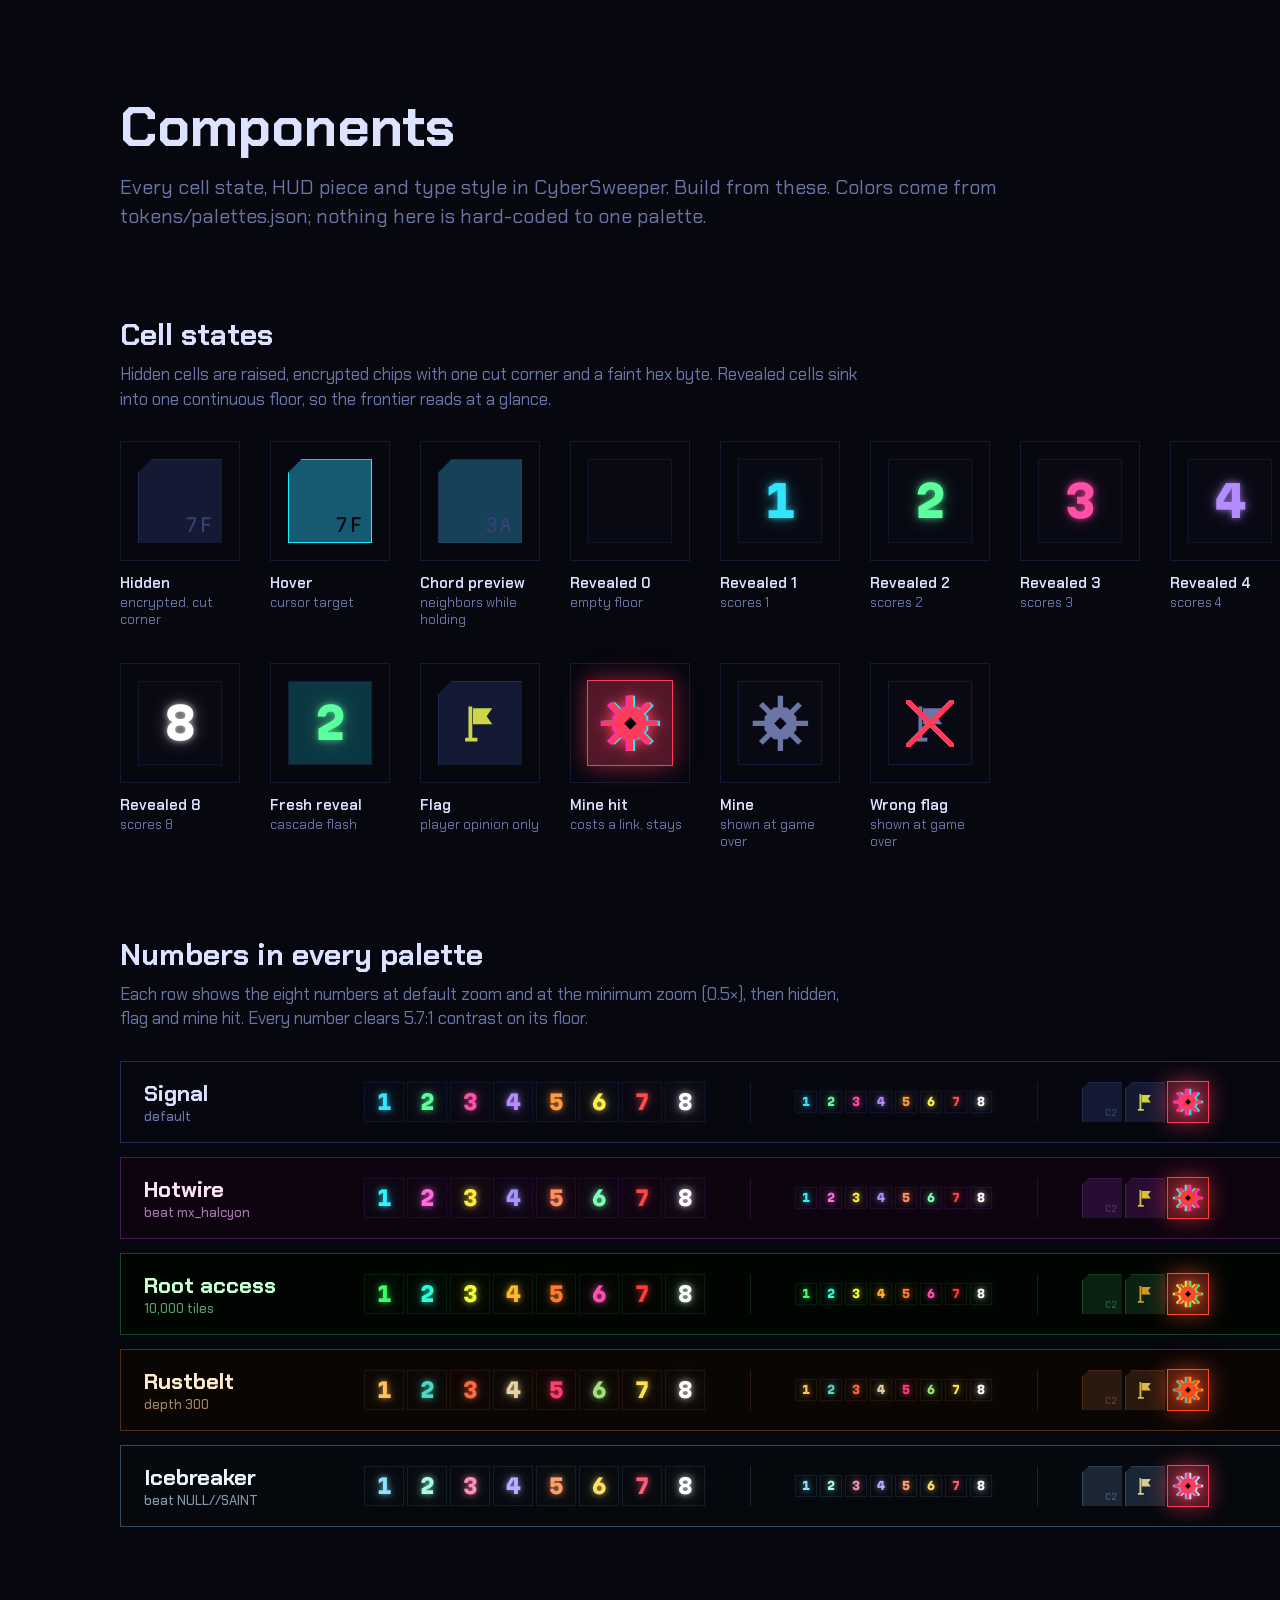
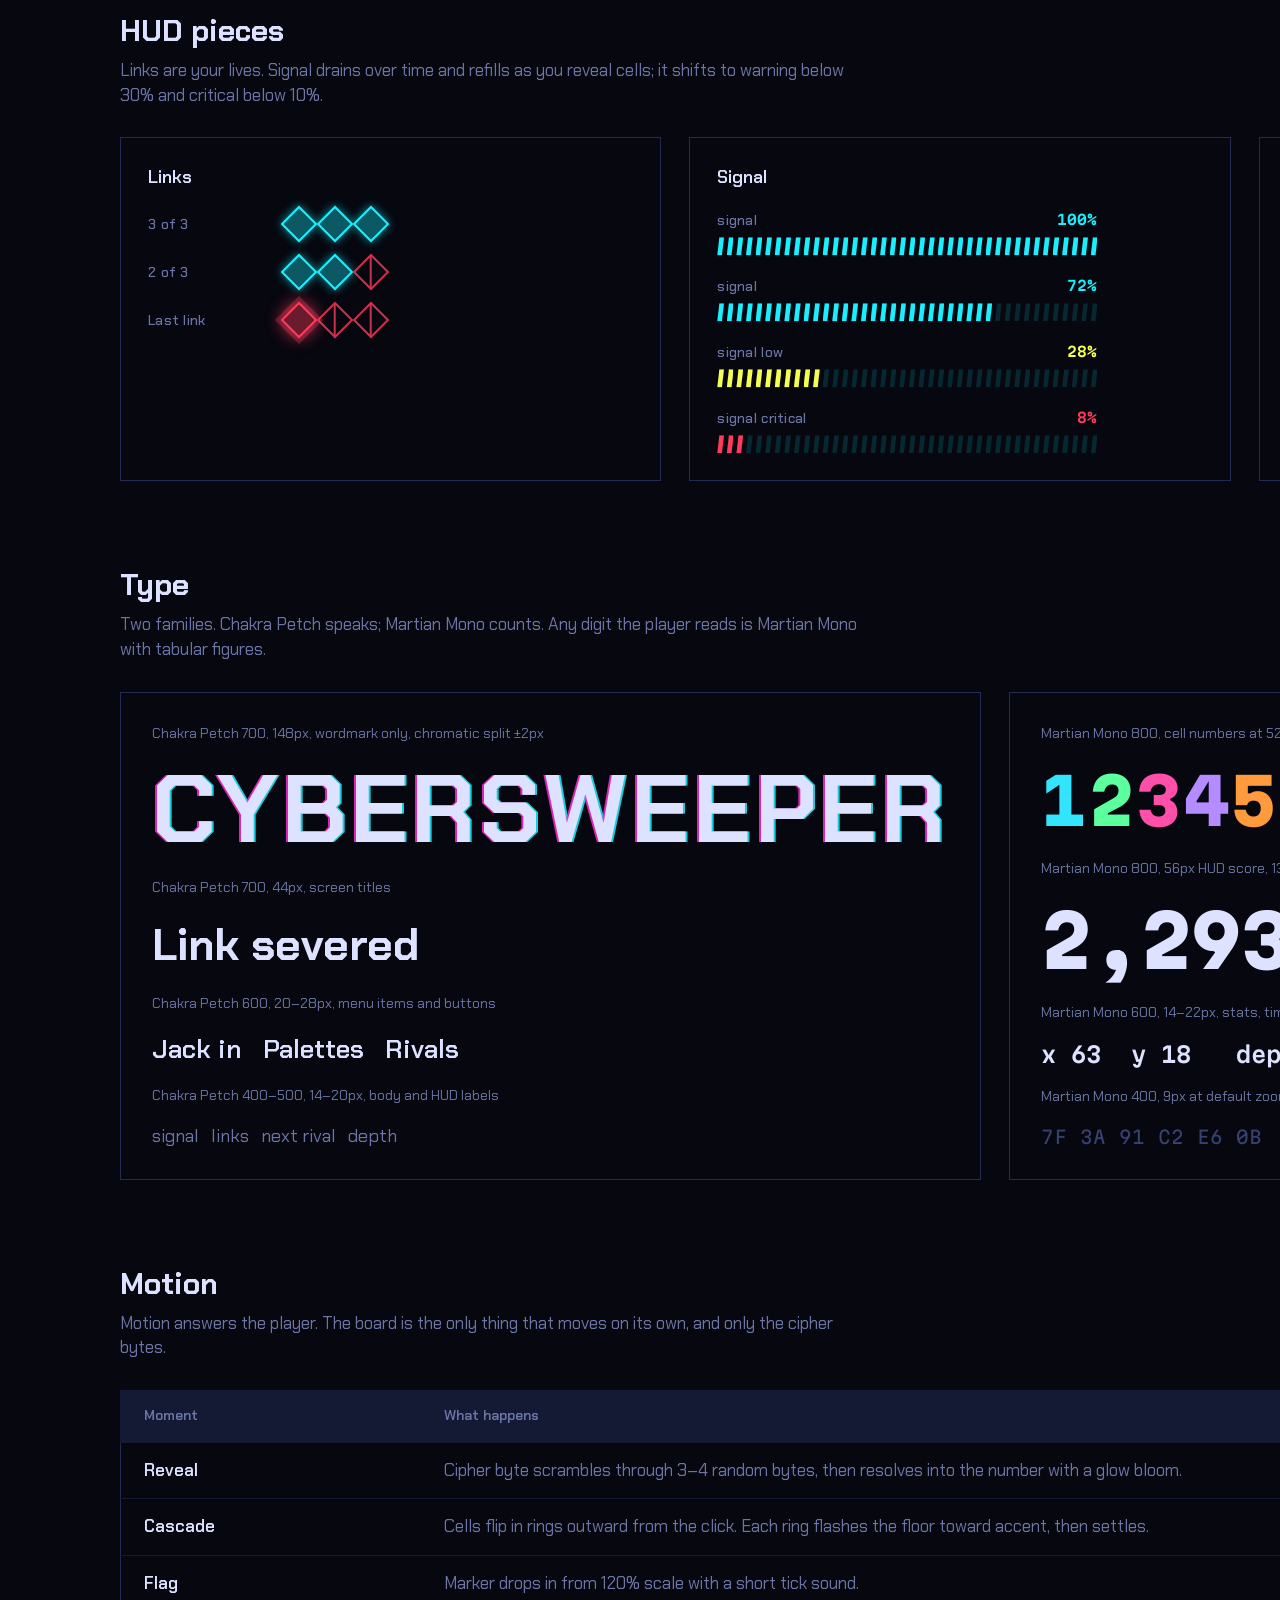
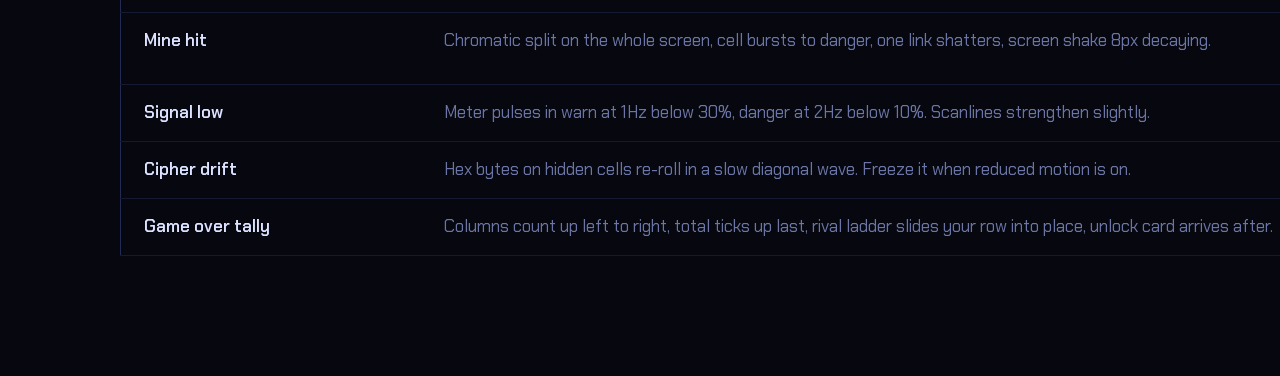
==== design/mockups/components.html @ 06414884 "Milestone 1: core logic, solver, no-50/50 generator, tests Headless game core for CyberSweeper in Go" ====
<!doctype html>
<html lang="en">
<head>
<meta charset="utf-8">
<title>CyberSweeper — components</title>
<link rel="stylesheet" href="../shared/cs.css">
<style>
  body { width: 1920px; }
  .page { padding: 90px 120px 120px; }
  h1 { font-size: 56px; font-weight: 700; }
  .intro { margin-top: 10px; font-size: 20px; color: var(--ink-dim); max-width: 70ch; line-height: 1.45; }
  section { margin-top: 84px; }
  h2 { font-size: 30px; font-weight: 700; }
  h2 + p { margin-top: 8px; font-size: 17px; color: var(--ink-dim); max-width: 75ch; line-height: 1.45; }
  .states { margin-top: 30px; display: flex; flex-wrap: wrap; gap: 34px 30px; --cell: 84px; }
  .st { display: grid; gap: 12px; justify-items: start; align-content: start; width: 120px; }
  .st .well { width: 120px; height: 120px; display: grid; place-items: center; background: var(--void); box-shadow: inset 0 0 0 1px var(--grid); position: relative; }
  .st .cap { font-size: 15px; font-weight: 600; color: var(--ink); }
  .st .cap small { display: block; font-weight: 400; color: var(--ink-dim); font-size: 13px; margin-top: 2px; line-height: 1.3; }
  .matrix { margin-top: 30px; display: grid; gap: 14px; }
  .mrow { display: grid; grid-template-columns: 220px max-content 90px max-content 90px max-content; justify-content: start; align-items: center; gap: 0; padding: 18px 24px; background: var(--void); box-shadow: inset 0 0 0 1px var(--tile-edge); }
  .mrow .pn { font-size: 22px; font-weight: 700; color: var(--ink); }
  .mrow .pn small { display: block; font-size: 13px; font-weight: 500; color: var(--ink-dim); }
  .cells { display: flex; gap: 3px; }
  .cells.z1 { --cell: 40px; } .cells.z05 { --cell: 22px; }
  .sep { width: 1px; height: 40px; background: var(--grid); justify-self: center; }
  .hud { margin-top: 30px; display: grid; grid-template-columns: repeat(3, 1fr); gap: 28px; }
  .hcard { position: relative; padding: 28px; background: var(--void); box-shadow: inset 0 0 0 1px var(--tile-edge); display: grid; gap: 22px; align-content: start; }
  .hcard h3 { font-size: 18px; font-weight: 600; }
  .hrow { display: flex; align-items: center; gap: 18px; }
  .hrow .lbl { width: 120px; }
  .meterbox { width: 380px; }
  .meterbox .top { display: flex; justify-content: space-between; margin-bottom: 8px; }
  .meterbox .pct { font-family: var(--f-data); font-weight: 600; font-size: 14px; color: var(--mc, var(--accent)); }
  .link.pulse { box-shadow: 0 0 0 4px color-mix(in srgb, var(--danger) 30%, transparent), 0 0 18px var(--danger); border-color: var(--danger); background: color-mix(in srgb, var(--danger) 40%, transparent); }
  .type { margin-top: 30px; display: grid; grid-template-columns: 1fr 1fr; gap: 28px; }
  .spec { padding: 32px; background: var(--void); box-shadow: inset 0 0 0 1px var(--tile-edge); display: grid; gap: 20px; }
  .spec .meta { font-size: 14px; color: var(--ink-dim); }
  .motion { margin-top: 30px; display: grid; grid-template-columns: 300px 1fr 200px; background: var(--void); box-shadow: inset 0 0 0 1px var(--tile-edge); }
  .motion > div { padding: 16px 24px; border-bottom: 1px solid var(--grid); font-size: 17px; line-height: 1.4; }
  .motion .k { font-weight: 600; color: var(--ink); }
  .motion .d { color: var(--ink-dim); }
  .motion .t { font-family: var(--f-data); font-size: 14px; color: var(--accent); }
  .motion .hd { font-size: 14px; font-weight: 600; color: var(--ink-dim); background: var(--tile); }
  .pop-demo { position: relative; height: 40px; }
  .pop-demo .pop { position: static; display: inline-block; }
</style>
</head>
<body>
<div class="page">
  <h1>Components</h1>
  <p class="intro">Every cell state, HUD piece and type style in CyberSweeper. Build from these. Colors come from tokens/palettes.json; nothing here is hard-coded to one palette.</p>

  <section>
    <h2>Cell states</h2>
    <p>Hidden cells are raised, encrypted chips with one cut corner and a faint hex byte. Revealed cells sink into one continuous floor, so the frontier reads at a glance.</p>
    <div class="states" id="states"></div>
  </section>

  <section>
    <h2>Numbers in every palette</h2>
    <p>Each row shows the eight numbers at default zoom and at the minimum zoom (0.5×), then hidden, flag and mine hit. Every number clears 5.7:1 contrast on its floor.</p>
    <div class="matrix" id="matrix"></div>
  </section>

  <section>
    <h2>HUD pieces</h2>
    <p>Links are your lives. Signal drains over time and refills as you reveal cells; it shifts to warning below 30% and critical below 10%.</p>
    <div class="hud">
      <div class="hcard">
        <h3>Links</h3>
        <div class="hrow"><span class="lbl">3 of 3</span><div class="links"><i class="link"></i><i class="link"></i><i class="link"></i></div></div>
        <div class="hrow"><span class="lbl">2 of 3</span><div class="links"><i class="link"></i><i class="link"></i><i class="link lost"></i></div></div>
        <div class="hrow"><span class="lbl">Last link</span><div class="links"><i class="link pulse"></i><i class="link lost"></i><i class="link lost"></i></div></div>
      </div>
      <div class="hcard">
        <h3>Signal</h3>
        <div class="meterbox"><div class="top"><span class="lbl">signal</span><span class="pct">100%</span></div><div class="meter" data-on="40"></div></div>
        <div class="meterbox"><div class="top"><span class="lbl">signal</span><span class="pct">72%</span></div><div class="meter" data-on="29"></div></div>
        <div class="meterbox" style="--mc: var(--warn)"><div class="top"><span class="lbl">signal low</span><span class="pct">28%</span></div><div class="meter low" data-on="11"></div></div>
        <div class="meterbox" style="--mc: var(--danger)"><div class="top"><span class="lbl">signal critical</span><span class="pct">8%</span></div><div class="meter crit" data-on="3"></div></div>
      </div>
      <div class="hcard">
        <h3>Buttons and feedback</h3>
        <div class="hrow"><a class="btn">Run it back <span class="kbd">R</span></a><a class="btn ghost">Main menu</a></div>
        <div class="hrow"><a class="btn" style="outline: 2px solid var(--ink); outline-offset: 4px;">Focused</a></div>
        <div class="hrow"><span class="lbl">score popups</span><div class="pop-demo"><span class="pop" style="--pc: var(--n1)">+1</span> <span class="pop" style="--pc: var(--n3)">+3</span> <span class="pop" style="--pc: var(--n5)">+5</span> <span class="pop" style="--pc: var(--accent)">+27</span></div></div>
        <div class="hrow"><span class="lbl">cascade popup</span><span class="lbl" style="width:auto">sums the whole cascade into one popup, in accent</span></div>
      </div>
    </div>
  </section>

  <section>
    <h2>Type</h2>
    <p>Two families. Chakra Petch speaks; Martian Mono counts. Any digit the player reads is Martian Mono with tabular figures.</p>
    <div class="type">
      <div class="spec">
        <span class="meta">Chakra Petch 700, 148px, wordmark only, chromatic split ±2px</span>
        <span class="wordmark" style="font-size: 96px; line-height: 1">CYBERSWEEPER</span>
        <span class="meta">Chakra Petch 700, 44px, screen titles</span>
        <span style="font-size: 44px; font-weight: 700">Link severed</span>
        <span class="meta">Chakra Petch 600, 20–28px, menu items and buttons</span>
        <span style="font-size: 26px; font-weight: 600">Jack in&nbsp;&nbsp;&nbsp;Palettes&nbsp;&nbsp;&nbsp;Rivals</span>
        <span class="meta">Chakra Petch 400–500, 14–20px, body and HUD labels</span>
        <span style="font-size: 18px; color: var(--ink-dim)">signal&nbsp;&nbsp;&nbsp;links&nbsp;&nbsp;&nbsp;next rival&nbsp;&nbsp;&nbsp;depth</span>
      </div>
      <div class="spec">
        <span class="meta">Martian Mono 800, cell numbers at 52% of cell size</span>
        <span class="num" style="font-size: 64px; font-weight: 800; letter-spacing: .04em"><span style="color:var(--n1)">1</span><span style="color:var(--n2)">2</span><span style="color:var(--n3)">3</span><span style="color:var(--n4)">4</span><span style="color:var(--n5)">5</span><span style="color:var(--n6)">6</span><span style="color:var(--n7)">7</span><span style="color:var(--n8)">8</span></span>
        <span class="meta">Martian Mono 800, 56px HUD score, 132px game-over score</span>
        <span class="num" style="font-size: 72px; font-weight: 800">2,293</span>
        <span class="meta">Martian Mono 600, 14–22px, stats, timers, coordinates</span>
        <span class="num" style="font-size: 22px; font-weight: 600; white-space: pre">x 63  y 18   depth 65   06:12</span>
        <span class="meta">Martian Mono 400, 9px at default zoom, cipher bytes on hidden cells</span>
        <span class="num" style="font-size: 18px; color: var(--cipher)">7F 3A 91 C2 E6 0B</span>
      </div>
    </div>
  </section>

  <section>
    <h2>Motion</h2>
    <p>Motion answers the player. The board is the only thing that moves on its own, and only the cipher bytes.</p>
    <div class="motion">
      <div class="hd">Moment</div><div class="hd">What happens</div><div class="hd">Timing</div>
      <div class="k">Reveal</div><div class="d">Cipher byte scrambles through 3–4 random bytes, then resolves into the number with a glow bloom.</div><div class="t">120ms</div>
      <div class="k">Cascade</div><div class="d">Cells flip in rings outward from the click. Each ring flashes the floor toward accent, then settles.</div><div class="t">18ms per ring</div>
      <div class="k">Flag</div><div class="d">Marker drops in from 120% scale with a short tick sound.</div><div class="t">90ms</div>
      <div class="k">Mine hit</div><div class="d">Chromatic split on the whole screen, cell bursts to danger, one link shatters, screen shake 8px decaying.</div><div class="t">400ms glitch, 250ms shake</div>
      <div class="k">Signal low</div><div class="d">Meter pulses in warn at 1Hz below 30%, danger at 2Hz below 10%. Scanlines strengthen slightly.</div><div class="t">1Hz / 2Hz</div>
      <div class="k">Cipher drift</div><div class="d">Hex bytes on hidden cells re-roll in a slow diagonal wave. Freeze it when reduced motion is on.</div><div class="t">80ms per cell</div>
      <div class="k">Game over tally</div><div class="d">Columns count up left to right, total ticks up last, rival ladder slides your row into place, unlock card arrives after.</div><div class="t">1.6s total</div>
    </div>
  </section>
</div>
<script src="../shared/board.js"></script>
<script>
  CS.applyPalette(); CS.injectGlyphs();
  // meters
  document.querySelectorAll(".meter[data-on]").forEach((m) => { const on = +m.dataset.on; m.innerHTML = Array.from({ length: 40 }, (_, i) => `<i class="${i < on ? "on" : ""}"></i>`).join(""); });
  const cell = (cls, inner = "", attrs = "") => `<div class="c ${cls}" ${attrs}>${inner}</div>`;
  const states = [
    [cell("h", "", 'data-b="7F"'), "Hidden", "encrypted, cut corner"],
    [cell("h hover", "", 'data-b="7F"'), "Hover", "cursor target"],
    [cell("h chord", "", 'data-b="3A"'), "Chord preview", "neighbors while holding"],
    [cell("r"), "Revealed 0", "empty floor"],
    ...[1, 2, 3, 4, 5, 6, 7, 8].map((n) => [cell("r", n, `data-n="${n}"`), `Revealed ${n}`, n === 1 ? "scores 1" : `scores ${n}`]),
    [cell("r fresh", 2, 'data-n="2"'), "Fresh reveal", "cascade flash"],
    [cell("h f", CS.svg("g-flag")), "Flag", "player opinion only"],
    [cell("m hit", CS.svg("g-mine")), "Mine hit", "costs a link, stays"],
    [cell("m shown", CS.svg("g-mine")), "Mine", "shown at game over"],
    [cell("h f wrong", CS.svg("g-flag")), "Wrong flag", "shown at game over"],
  ];
  document.getElementById("states").innerHTML = states.map(([c, a, b]) => `<div class="st"><div class="well">${c}</div><div class="cap">${a}<small>${b}</small></div></div>`).join("");
  // matrix
  const pals = [["signal", "Signal", "default"], ["hotwire", "Hotwire", "beat mx_halcyon"], ["root-access", "Root access", "10,000 tiles"], ["rustbelt", "Rustbelt", "depth 300"], ["icebreaker", "Icebreaker", "beat NULL//SAINT"]];
  const nums = (z) => `<div class="cells ${z}">${[1, 2, 3, 4, 5, 6, 7, 8].map((n) => cell("r", n, `data-n="${n}"`)).join("")}</div>`;
  const extras = `<div class="cells z1">${cell("h", "", 'data-b="C2"') + cell("h f", CS.svg("g-flag")) + cell("m hit", CS.svg("g-mine"))}</div>`;
  document.getElementById("matrix").innerHTML = pals.map(([id, name, how]) => `<div class="mrow" data-palette="${id}"><div class="pn">${name}<small>${how}</small></div>${nums("z1")}<span class="sep"></span>${nums("z05")}<span class="sep"></span>${extras}</div>`).join("");
</script>
</body>
</html>
---- design/shared/cs.css ----
/* CyberSweeper mockup styles. Palette colors come from ../tokens/palettes.css */
@import url("../tokens/palettes.css");

@font-face { font-family: "Chakra Petch"; font-weight: 400; src: url("../fonts/ChakraPetch-400.woff2") format("woff2"); }
@font-face { font-family: "Chakra Petch"; font-weight: 500; src: url("../fonts/ChakraPetch-500.woff2") format("woff2"); }
@font-face { font-family: "Chakra Petch"; font-weight: 600; src: url("../fonts/ChakraPetch-600.woff2") format("woff2"); }
@font-face { font-family: "Chakra Petch"; font-weight: 700; src: url("../fonts/ChakraPetch-700.woff2") format("woff2"); }
@font-face { font-family: "Martian Mono"; font-weight: 300; src: url("../fonts/MartianMono-300.woff2") format("woff2"); }
@font-face { font-family: "Martian Mono"; font-weight: 400; src: url("../fonts/MartianMono-400.woff2") format("woff2"); }
@font-face { font-family: "Martian Mono"; font-weight: 600; src: url("../fonts/MartianMono-600.woff2") format("woff2"); }
@font-face { font-family: "Martian Mono"; font-weight: 800; src: url("../fonts/MartianMono-800.woff2") format("woff2"); }

:root {
  --f-ui: "Chakra Petch", system-ui, sans-serif;
  --f-data: "Martian Mono", ui-monospace, monospace;
  --cell: 40px;
  --gap: 3px;
  --cut: 10px;
}

* { box-sizing: border-box; margin: 0; padding: 0; }
html, body { background: var(--void); color: var(--ink); font-family: var(--f-ui); }
body { -webkit-font-smoothing: antialiased; }

/* ---------- screen frame (fixed 1920x1080 artboard) ---------- */
.screen {
  position: relative; width: 1920px; height: 1080px; overflow: hidden;
  background: var(--void);
}
.fx-scanlines::after {
  content: ""; position: absolute; inset: 0; pointer-events: none; z-index: 50;
  background: repeating-linear-gradient(to bottom, color-mix(in srgb, var(--ink) 3.5%, transparent) 0 1px, transparent 1px 3px);
}
.fx-vignette::before {
  content: ""; position: absolute; inset: 0; pointer-events: none; z-index: 5;
  background: radial-gradient(ellipse 75% 75% at 50% 50%, transparent 55%, color-mix(in srgb, var(--void) 85%, transparent) 100%);
}

/* ---------- board ---------- */
.board-viewport { position: absolute; inset: 0; overflow: hidden; }
.board {
  position: absolute; display: grid; gap: var(--gap);
  grid-auto-rows: var(--cell); grid-auto-columns: var(--cell);
}
.c {
  position: relative; width: var(--cell); height: var(--cell);
  display: grid; place-items: center;
  font-family: var(--f-data); font-weight: 800; font-size: calc(var(--cell) * .52); line-height: 1;
}
/* hidden = encrypted chip */
.c.h {
  background: var(--tile);
  clip-path: polygon(16% 0, 100% 0, 100% 100%, 0 100%, 0 16%);
  box-shadow: inset 1px 1px 0 var(--tile-edge);
}
.c.h::before {
  content: attr(data-b); position: absolute; right: 12%; bottom: 10%;
  font-family: var(--f-data); font-weight: 400; font-size: calc(var(--cell) * .22); letter-spacing: .02em;
  color: var(--cipher); opacity: var(--co, 1);
}
.c.h.hover { background: color-mix(in srgb, var(--tile) 70%, var(--accent) 30%); box-shadow: inset 0 0 0 1px var(--accent); }
.c.h.hover::before { color: var(--void); }
.c.h.chord { background: color-mix(in srgb, var(--tile) 82%, var(--accent) 18%); }
/* revealed = decrypted floor */
.c.r { background: var(--floor); box-shadow: 0 0 0 2px var(--floor), inset 0 0 0 1px color-mix(in srgb, var(--grid) 70%, transparent); }
.c.r[data-n] { color: var(--nc); text-shadow: 0 0 6px color-mix(in srgb, var(--nc) 70%, transparent), 0 0 18px color-mix(in srgb, var(--nc) 35%, transparent); }
.c[data-n="1"] { --nc: var(--n1); } .c[data-n="2"] { --nc: var(--n2); }
.c[data-n="3"] { --nc: var(--n3); } .c[data-n="4"] { --nc: var(--n4); }
.c[data-n="5"] { --nc: var(--n5); } .c[data-n="6"] { --nc: var(--n6); }
.c[data-n="7"] { --nc: var(--n7); } .c[data-n="8"] { --nc: var(--n8); }
.c.r.fresh { background: color-mix(in srgb, var(--floor) 80%, var(--accent) 20%); }
.c.r.fresh2 { background: color-mix(in srgb, var(--floor) 90%, var(--accent) 10%); }
/* flag = marker */
.c.f svg { width: 50%; height: 50%; color: color-mix(in srgb, var(--warn) 82%, var(--tile)); }
.c.f::before { display: none; }
/* mine states */
.c.m svg { width: 70%; height: 70%; }
.c.m.hit {
  background: color-mix(in srgb, var(--danger) 30%, var(--floor)); box-shadow: 0 0 0 1px var(--danger), 0 0 22px color-mix(in srgb, var(--danger) 60%, transparent);
  color: var(--danger);
}
.c.m.hit svg { filter: drop-shadow(-2px 0 0 var(--accent2)) drop-shadow(2px 0 0 var(--accent)) drop-shadow(0 0 6px var(--danger)); }
.c.m.shown { background: var(--floor); color: var(--ink-dim); box-shadow: 0 0 0 2px var(--floor), inset 0 0 0 1px var(--grid); }
.c.f.wrong { background: var(--floor); clip-path: none; box-shadow: 0 0 0 2px var(--floor), inset 0 0 0 1px var(--grid); }
.c.f.wrong svg { color: var(--ink-dim); filter: none; }
.c.f.wrong::after { content: ""; position: absolute; inset: 22%; background: linear-gradient(45deg, transparent 46%, var(--danger) 46% 54%, transparent 54%), linear-gradient(-45deg, transparent 46%, var(--danger) 46% 54%, transparent 54%); }
.c.safe-forced { box-shadow: inset 0 0 0 1px var(--accent2); }

/* score popup */
.pop {
  position: absolute; z-index: 8; font-family: var(--f-data); font-weight: 800; font-size: 20px;
  color: var(--pc); text-shadow: 0 0 10px color-mix(in srgb, var(--pc) 70%, transparent);
  pointer-events: none; padding: 2px 7px 3px;
  background: color-mix(in srgb, var(--void) 88%, transparent); box-shadow: inset 0 0 0 1px color-mix(in srgb, var(--pc) 60%, transparent);
  clip-path: polygon(6px 0, 100% 0, 100% 100%, 0 100%, 0 6px);
}

/* ---------- HUD ---------- */
.panel {
  position: absolute; z-index: 20;
  background: color-mix(in srgb, var(--void) 78%, transparent);
  backdrop-filter: blur(6px);
  border: 1px solid color-mix(in srgb, var(--tile-edge) 100%, transparent);
  clip-path: polygon(var(--cut) 0, 100% 0, 100% calc(100% - var(--cut)), calc(100% - var(--cut)) 100%, 0 100%, 0 var(--cut));
}
/* chamfered border trick: corner ticks in accent */
.panel::before, .panel::after {
  content: ""; position: absolute; width: var(--cut); height: var(--cut);
  background: linear-gradient(to bottom right, transparent calc(50% - 1px), var(--accent) calc(50% - 1px) calc(50% + 1px), transparent calc(50% + 1px));
}
.panel::before { top: 0; left: 0; }
.panel::after { right: 0; bottom: 0; }

.lbl { font-family: var(--f-ui); font-weight: 500; font-size: 14px; color: var(--ink-dim); letter-spacing: .02em; }
.num { font-family: var(--f-data); font-variant-numeric: tabular-nums; }

.wordmark {
  font-family: var(--f-ui); font-weight: 700; letter-spacing: .04em; color: var(--ink);
  text-shadow: -2px 0 0 color-mix(in srgb, var(--accent2) 85%, transparent), 2px 0 0 color-mix(in srgb, var(--accent) 85%, transparent);
}

/* links (lives) */
.links { display: flex; gap: 10px; align-items: center; }
.link { width: 26px; height: 26px; transform: rotate(45deg); border: 2px solid var(--accent); background: color-mix(in srgb, var(--accent) 35%, transparent); box-shadow: 0 0 10px color-mix(in srgb, var(--accent) 60%, transparent); }
.link.lost { border-color: var(--danger); background: none; box-shadow: none; opacity: .8; position: relative; }
.link.lost::after { content: ""; position: absolute; left: 50%; top: -6px; bottom: -6px; width: 2px; background: var(--danger); transform: rotate(-45deg) translateX(-50%); }

/* signal meter */
.meter { display: flex; gap: 3px; height: 18px; }
.meter i { flex: 1; background: color-mix(in srgb, var(--accent) 14%, transparent); clip-path: polygon(30% 0, 100% 0, 70% 100%, 0 100%); }
.meter i.on { background: var(--mc, var(--accent)); box-shadow: 0 0 8px var(--mc, var(--accent)); }
.meter.low { --mc: var(--warn); } .meter.crit { --mc: var(--danger); }

/* buttons */
.btn {
  display: inline-flex; align-items: center; gap: 14px; height: 56px; padding: 0 28px;
  font-family: var(--f-ui); font-weight: 600; font-size: 20px; letter-spacing: .02em; text-decoration: none;
  color: var(--void); background: var(--accent);
  clip-path: polygon(var(--cut) 0, 100% 0, 100% calc(100% - var(--cut)), calc(100% - var(--cut)) 100%, 0 100%, 0 var(--cut));
  box-shadow: 0 0 24px color-mix(in srgb, var(--accent) 45%, transparent);
}
.btn.ghost { color: var(--ink); background: color-mix(in srgb, var(--tile) 90%, transparent); box-shadow: inset 0 0 0 1px var(--tile-edge); }
.kbd { font-family: var(--f-data); font-weight: 600; font-size: 12px; padding: 3px 7px; border: 1px solid currentColor; border-radius: 3px; opacity: .75; }

/* minimap */
.minimap canvas { display: block; }

/* glyph sprite holder */
.sprite { position: absolute; width: 0; height: 0; overflow: hidden; }
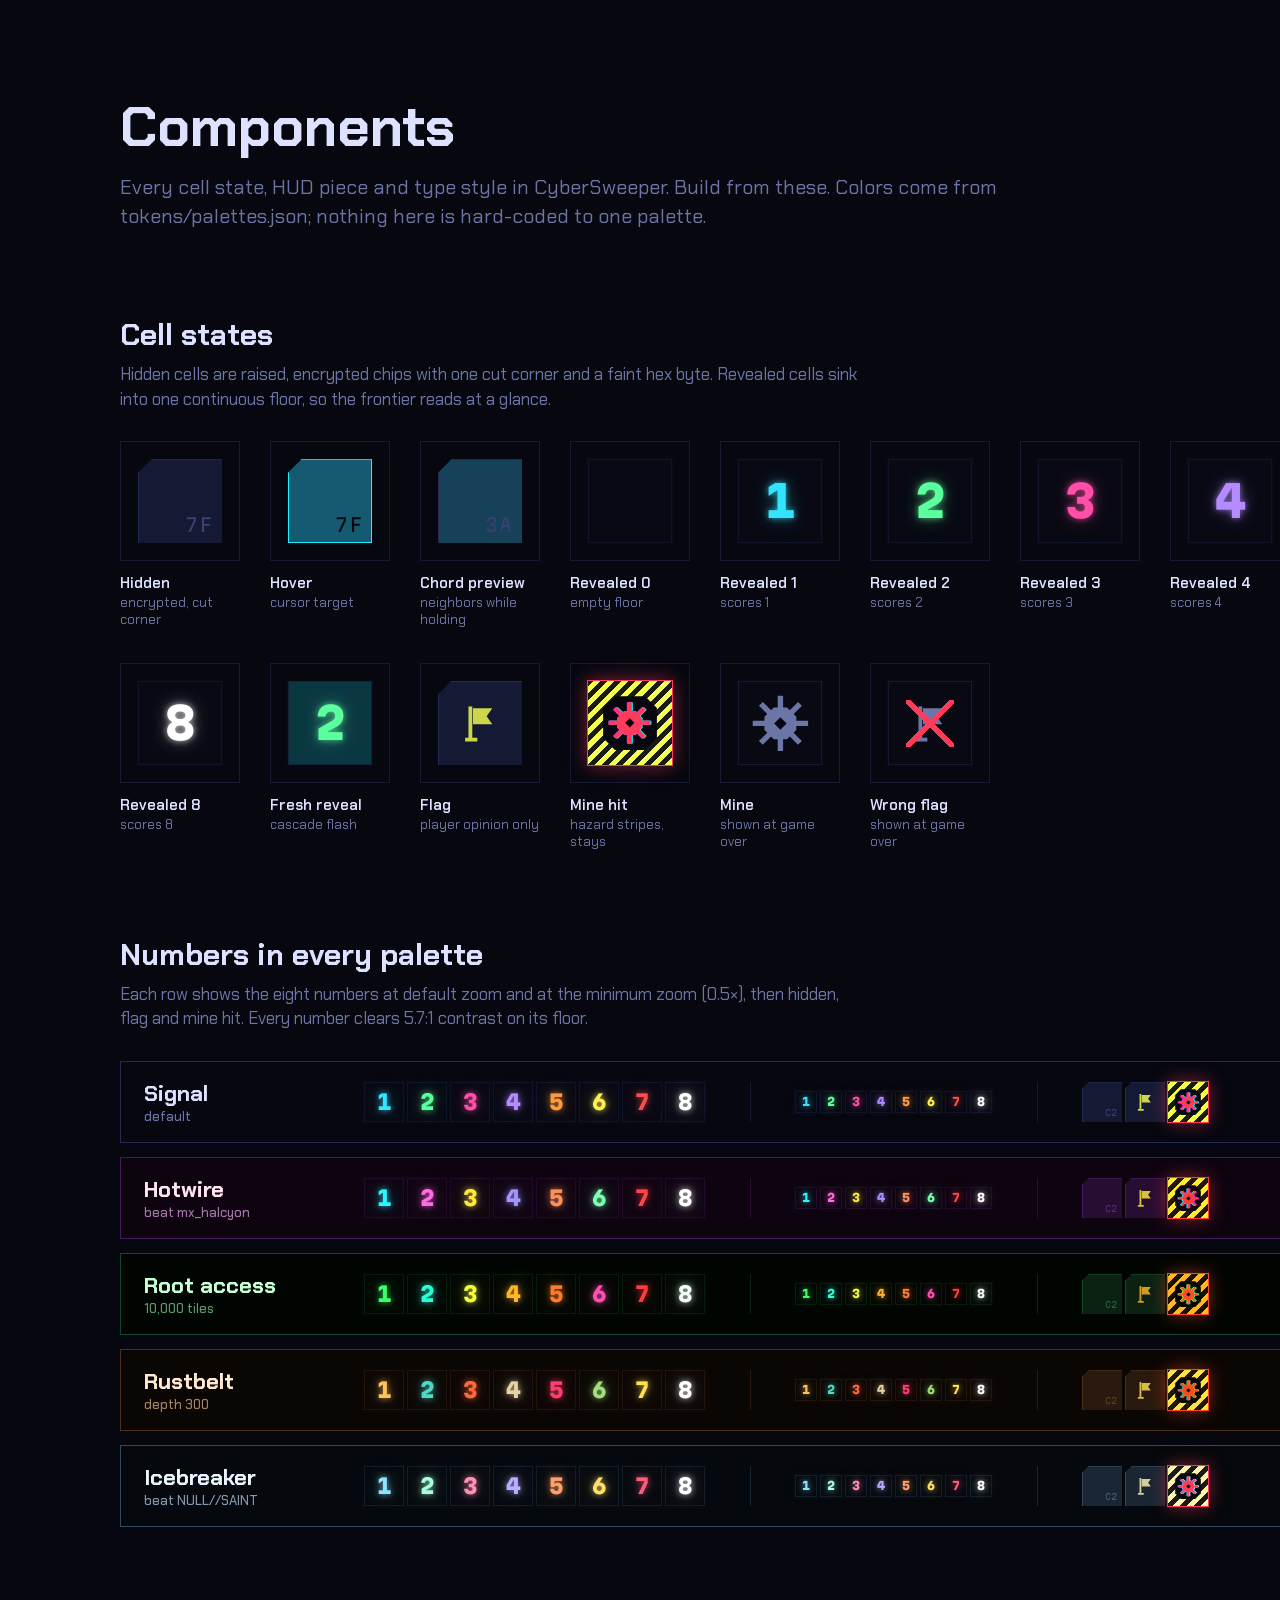
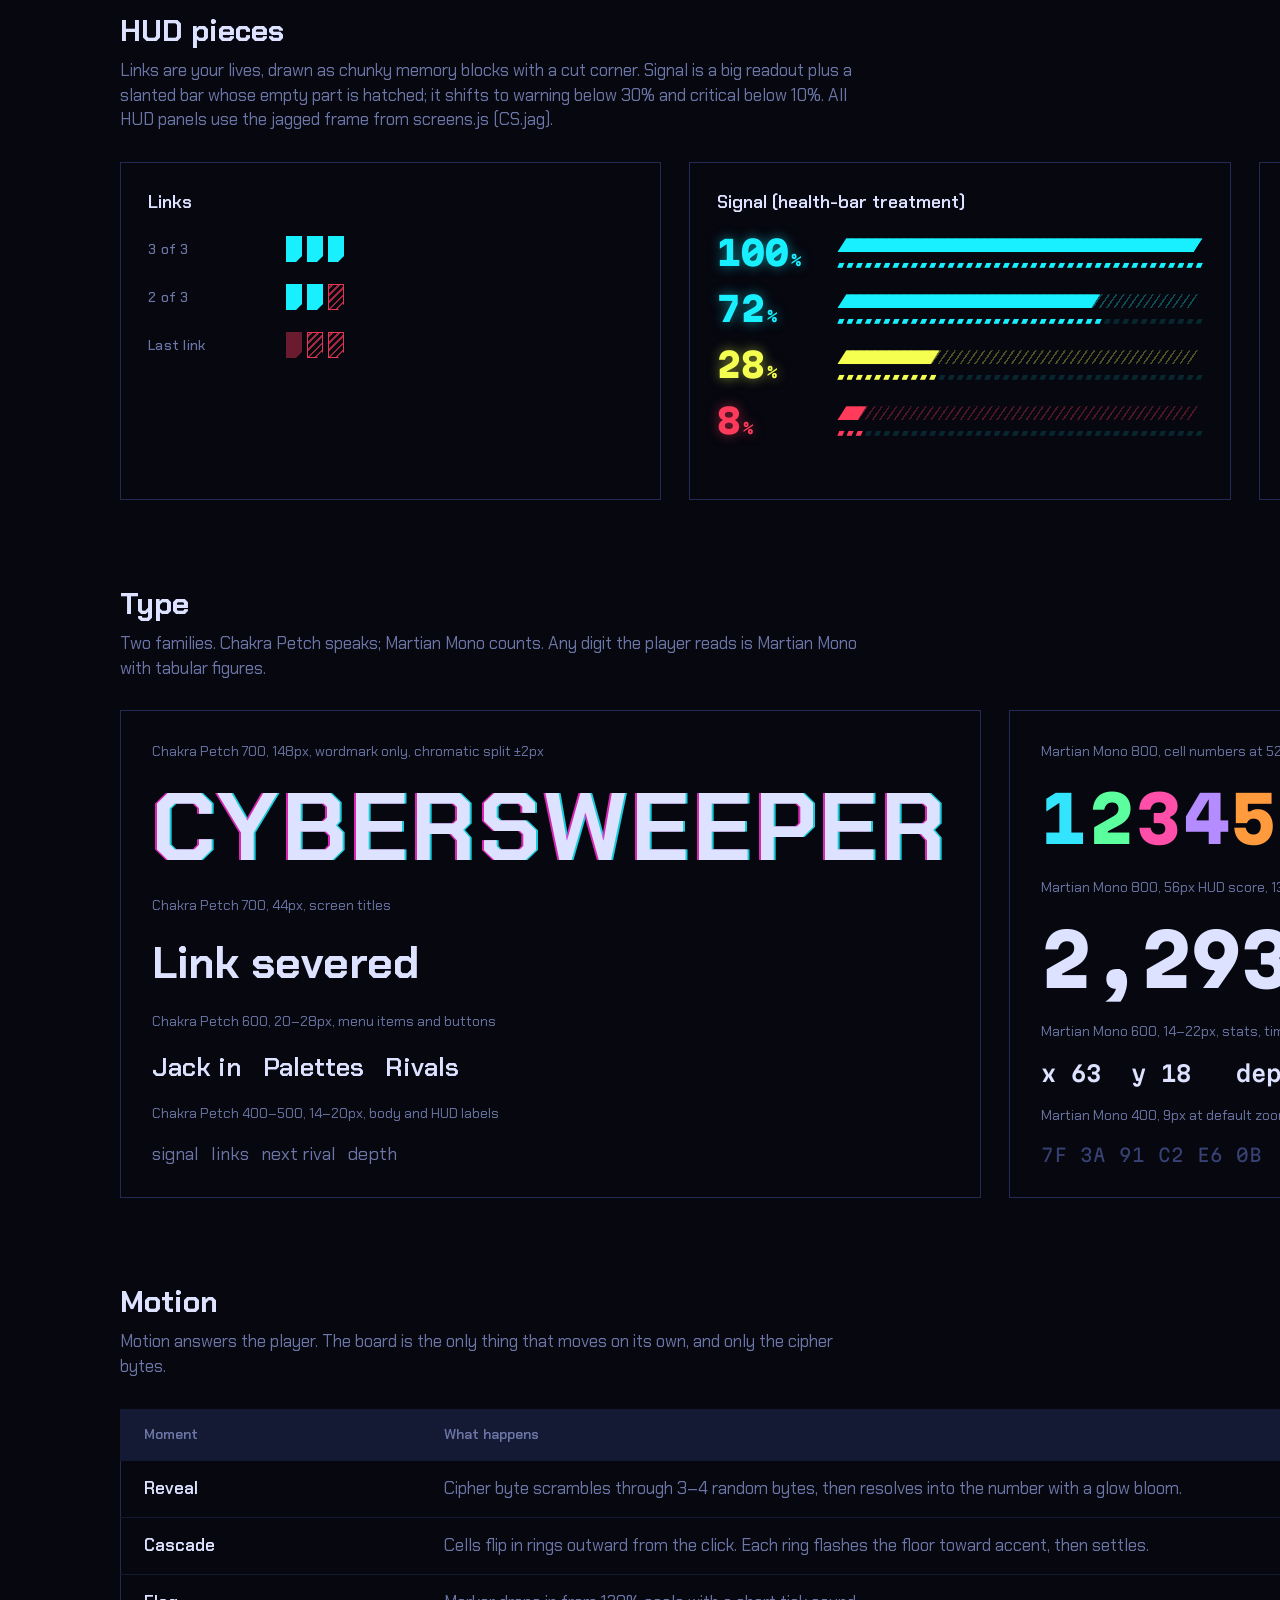
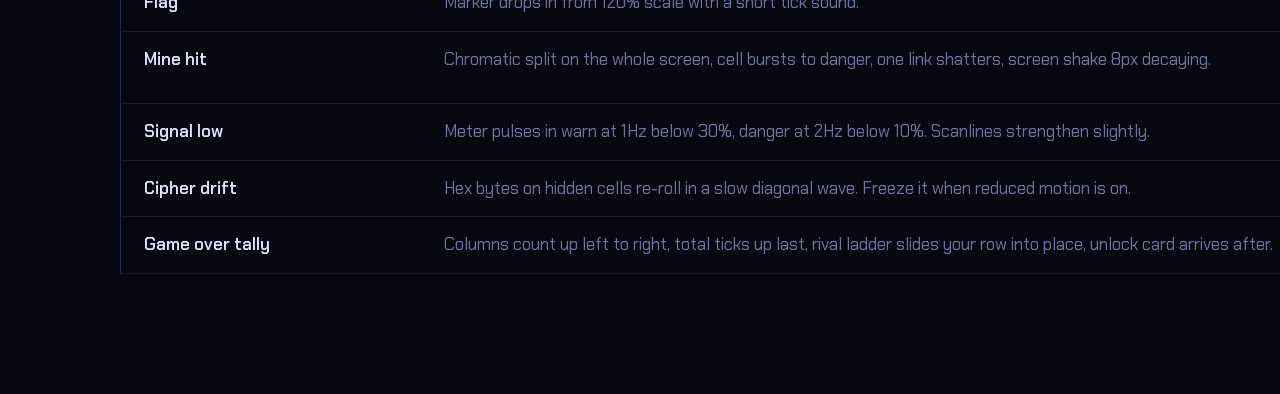
==== commit 13dd2552: "Art direction v2 and the full motion pass (0.4.0) - design/: v2 art direction and MOTION.md (replace" ====
--- a/design/mockups/components.html
+++ b/design/mockups/components.html
@@ -4,6 +4,7 @@
 <meta charset="utf-8">
 <title>CyberSweeper — components</title>
 <link rel="stylesheet" href="../shared/cs.css">
+<link rel="stylesheet" href="../shared/screens.css">
 <style>
   body { width: 1920px; }
   .page { padding: 90px 120px 120px; }
@@ -65,7 +66,7 @@
 
   <section>
     <h2>HUD pieces</h2>
-    <p>Links are your lives. Signal drains over time and refills as you reveal cells; it shifts to warning below 30% and critical below 10%.</p>
+    <p>Links are your lives, drawn as chunky memory blocks with a cut corner. Signal is a big readout plus a slanted bar whose empty part is hatched; it shifts to warning below 30% and critical below 10%. All HUD panels use the jagged frame from screens.js (CS.jag).</p>
     <div class="hud">
       <div class="hcard">
         <h3>Links</h3>
@@ -74,11 +75,11 @@
         <div class="hrow"><span class="lbl">Last link</span><div class="links"><i class="link pulse"></i><i class="link lost"></i><i class="link lost"></i></div></div>
       </div>
       <div class="hcard">
-        <h3>Signal</h3>
-        <div class="meterbox"><div class="top"><span class="lbl">signal</span><span class="pct">100%</span></div><div class="meter" data-on="40"></div></div>
-        <div class="meterbox"><div class="top"><span class="lbl">signal</span><span class="pct">72%</span></div><div class="meter" data-on="29"></div></div>
-        <div class="meterbox" style="--mc: var(--warn)"><div class="top"><span class="lbl">signal low</span><span class="pct">28%</span></div><div class="meter low" data-on="11"></div></div>
-        <div class="meterbox" style="--mc: var(--danger)"><div class="top"><span class="lbl">signal critical</span><span class="pct">8%</span></div><div class="meter crit" data-on="3"></div></div>
+        <h3>Signal (health-bar treatment)</h3>
+        <div class="sig" style=""><span class="read">100<small>%</small></span><div class="sigbar" style="--p:100%"><i></i></div><div class="meter"><i class="on"></i><i class="on"></i><i class="on"></i><i class="on"></i><i class="on"></i><i class="on"></i><i class="on"></i><i class="on"></i><i class="on"></i><i class="on"></i><i class="on"></i><i class="on"></i><i class="on"></i><i class="on"></i><i class="on"></i><i class="on"></i><i class="on"></i><i class="on"></i><i class="on"></i><i class="on"></i><i class="on"></i><i class="on"></i><i class="on"></i><i class="on"></i><i class="on"></i><i class="on"></i><i class="on"></i><i class="on"></i><i class="on"></i><i class="on"></i><i class="on"></i><i class="on"></i><i class="on"></i><i class="on"></i><i class="on"></i><i class="on"></i><i class="on"></i><i class="on"></i><i class="on"></i><i class="on"></i></div></div>
+        <div class="sig" style=""><span class="read">72<small>%</small></span><div class="sigbar" style="--p:72%"><i></i></div><div class="meter"><i class="on"></i><i class="on"></i><i class="on"></i><i class="on"></i><i class="on"></i><i class="on"></i><i class="on"></i><i class="on"></i><i class="on"></i><i class="on"></i><i class="on"></i><i class="on"></i><i class="on"></i><i class="on"></i><i class="on"></i><i class="on"></i><i class="on"></i><i class="on"></i><i class="on"></i><i class="on"></i><i class="on"></i><i class="on"></i><i class="on"></i><i class="on"></i><i class="on"></i><i class="on"></i><i class="on"></i><i class="on"></i><i class="on"></i><i class=""></i><i class=""></i><i class=""></i><i class=""></i><i class=""></i><i class=""></i><i class=""></i><i class=""></i><i class=""></i><i class=""></i><i class=""></i></div></div>
+        <div class="sig" style="--mc:var(--warn)"><span class="read">28<small>%</small></span><div class="sigbar" style="--p:28%"><i></i></div><div class="meter"><i class="on"></i><i class="on"></i><i class="on"></i><i class="on"></i><i class="on"></i><i class="on"></i><i class="on"></i><i class="on"></i><i class="on"></i><i class="on"></i><i class="on"></i><i class=""></i><i class=""></i><i class=""></i><i class=""></i><i class=""></i><i class=""></i><i class=""></i><i class=""></i><i class=""></i><i class=""></i><i class=""></i><i class=""></i><i class=""></i><i class=""></i><i class=""></i><i class=""></i><i class=""></i><i class=""></i><i class=""></i><i class=""></i><i class=""></i><i class=""></i><i class=""></i><i class=""></i><i class=""></i><i class=""></i><i class=""></i><i class=""></i><i class=""></i></div></div>
+        <div class="sig" style="--mc:var(--danger)"><span class="read">8<small>%</small></span><div class="sigbar" style="--p:8%"><i></i></div><div class="meter"><i class="on"></i><i class="on"></i><i class="on"></i><i class=""></i><i class=""></i><i class=""></i><i class=""></i><i class=""></i><i class=""></i><i class=""></i><i class=""></i><i class=""></i><i class=""></i><i class=""></i><i class=""></i><i class=""></i><i class=""></i><i class=""></i><i class=""></i><i class=""></i><i class=""></i><i class=""></i><i class=""></i><i class=""></i><i class=""></i><i class=""></i><i class=""></i><i class=""></i><i class=""></i><i class=""></i><i class=""></i><i class=""></i><i class=""></i><i class=""></i><i class=""></i><i class=""></i><i class=""></i><i class=""></i><i class=""></i><i class=""></i></div></div>
       </div>
       <div class="hcard">
         <h3>Buttons and feedback</h3>
@@ -146,7 +147,7 @@
     ...[1, 2, 3, 4, 5, 6, 7, 8].map((n) => [cell("r", n, `data-n="${n}"`), `Revealed ${n}`, n === 1 ? "scores 1" : `scores ${n}`]),
     [cell("r fresh", 2, 'data-n="2"'), "Fresh reveal", "cascade flash"],
     [cell("h f", CS.svg("g-flag")), "Flag", "player opinion only"],
-    [cell("m hit", CS.svg("g-mine")), "Mine hit", "costs a link, stays"],
+    [cell("m hit", CS.svg("g-mine")), "Mine hit", "hazard stripes, stays"],
     [cell("m shown", CS.svg("g-mine")), "Mine", "shown at game over"],
     [cell("h f wrong", CS.svg("g-flag")), "Wrong flag", "shown at game over"],
   ];
--- a/design/shared/cs.css
+++ b/design/shared/cs.css
@@ -147,3 +147,158 @@
 
 /* glyph sprite holder */
 .sprite { position: absolute; width: 0; height: 0; overflow: hidden; }
+
+/* =====================================================================
+   ART DIRECTION v2: "their software is perfect, yours is falling apart"
+   Board  = TETSUKAGE DATAWORKS secure lattice. Corporate, exact, sterile.
+   HUD    = the player's street cyberdeck. Jagged, asymmetric, misregistered,
+            covered in micro-text. Readable, but nothing about it is tidy.
+   ===================================================================== */
+@font-face { font-family: "CS JP"; font-weight: 700; src: url("../fonts/NotoSansJP-Bold-subset.woff2") format("woff2"); }
+:root { --f-jp: "CS JP", "Noto Sans CJK JP", sans-serif; }
+.jp { font-family: var(--f-jp); font-weight: 700; }
+
+/* ---------- corporate board layer ---------- */
+.lattice { position: absolute; inset: 0; pointer-events: none; z-index: 2; }
+.lattice .reg { position: absolute; width: 13px; height: 13px; margin: -7px 0 0 -7px; }
+.lattice .reg::before, .lattice .reg::after { content: ""; position: absolute; background: color-mix(in srgb, var(--tile-edge) 70%, var(--ink) 30%); }
+.lattice .reg::before { left: 6px; top: 0; width: 1px; height: 13px; }
+.lattice .reg::after { top: 6px; left: 0; height: 1px; width: 13px; }
+.lattice .cid { position: absolute; font-family: var(--f-data); font-weight: 300; font-size: 9px; letter-spacing: .08em; color: color-mix(in srgb, var(--cipher) 80%, var(--ink) 20%); white-space: nowrap; }
+.lattice .ruler { position: absolute; z-index: 3; }
+.lattice .ruler.top { left: 0; right: 0; top: 0; height: 22px; background: linear-gradient(180deg, color-mix(in srgb, var(--void) 85%, transparent), transparent); }
+.lattice .ruler.left { top: 0; bottom: 0; left: 0; width: 26px; background: linear-gradient(90deg, color-mix(in srgb, var(--void) 85%, transparent), transparent); }
+.lattice .ruler i { position: absolute; background: color-mix(in srgb, var(--tile-edge) 60%, var(--ink) 40%); }
+.lattice .ruler.top i { top: 0; width: 1px; } .lattice .ruler.left i { left: 0; height: 1px; }
+.lattice .ruler b { position: absolute; font-family: var(--f-data); font-weight: 300; font-size: 8px; letter-spacing: .06em; color: color-mix(in srgb, var(--ink-dim) 85%, transparent); }
+.lattice .ruler.top b { top: 2px; } .lattice .ruler.left b { left: 3px; }
+.lattice .seam { position: absolute; background: color-mix(in srgb, var(--tile-edge) 45%, transparent); }
+
+/* mine hit = hazard tile (the corp's ICE, flagged by the corp's own UI) */
+.c.m.hit {
+  background: repeating-linear-gradient(-45deg, var(--warn) 0 5px, color-mix(in srgb, var(--void) 92%, var(--warn)) 5px 10px);
+  box-shadow: 0 0 0 1px var(--danger), 0 0 18px color-mix(in srgb, var(--danger) 55%, transparent);
+  color: var(--danger); clip-path: none;
+}
+.c.m.hit::after { content: ""; position: absolute; inset: 18%; background: var(--void); clip-path: polygon(22% 0, 78% 0, 100% 22%, 100% 78%, 78% 100%, 22% 100%, 0 78%, 0 22%); }
+.c.m.hit svg { position: relative; z-index: 1; width: 52%; height: 52%; filter: drop-shadow(-1px 0 0 var(--accent2)) drop-shadow(1px 0 0 var(--accent)); }
+.c.m.hit.march { animation: march .6s linear 2; background-size: 14.14px 14.14px; }
+@keyframes march { to { background-position: 14.14px 0; } }
+/* ---------- street deck HUD: jagged ---------- */
+/* Panels get irregular, asymmetric silhouettes (see CS.jag in screens.js): uneven cut corners,
+   bitten notches, sawtooth teeth, a 45-degree jog in one edge. Outline is drawn as SVG on top:
+   hairline everywhere, thick "hot" accent strokes on a couple of segments, plus a misregistered
+   ghost outline offset 4px in accent2. Nothing rotates; the mess is in the geometry. */
+.deck { transform: none; }
+.jag { position: absolute; left: 0; top: 0; overflow: visible; pointer-events: none; z-index: 2; }
+.jag .hair { fill: none; stroke: color-mix(in srgb, var(--accent) 40%, transparent); stroke-width: 1; }
+.jag .term { fill: var(--accent); }
+.jag .tick { stroke: color-mix(in srgb, var(--accent) 70%, transparent); stroke-width: 1; }
+.jag .hot { fill: none; stroke: var(--accent); stroke-width: 3; stroke-linecap: square; filter: drop-shadow(0 0 4px color-mix(in srgb, var(--accent) 70%, transparent)); }
+.jag .ghost { fill: none; stroke: color-mix(in srgb, var(--accent2) 55%, transparent); stroke-width: 1; stroke-dasharray: 64 10 6 10; opacity: 0; }
+.screen.strain-1 .jag .ghost { opacity: .6; } .screen.strain-2 .jag .ghost { opacity: 1; }
+.grp.jagged > .panel::before, .grp.jagged > .panel::after { display: none; }
+.grp.jagged > .panel { border: 0; background: linear-gradient(180deg, color-mix(in srgb, var(--void) 82%, transparent), color-mix(in srgb, var(--void) 66%, transparent)); }
+.tagl { display: inline-block; padding: 3px 14px 3px 11px; background: var(--tc, var(--accent)); color: var(--void);
+  font-family: var(--f-ui); font-weight: 700; font-size: 12px; letter-spacing: .16em; text-transform: uppercase; line-height: 1.25;
+  clip-path: polygon(0 0, 100% 0, 100% calc(100% - 7px), calc(100% - 7px) 100%, 0 100%); }
+.tagl.out { background: none; color: var(--tc, var(--accent)); box-shadow: inset 0 0 0 1px var(--tc, var(--accent)); clip-path: none; }
+.slashes { position: absolute; width: var(--sw, 34px); height: 8px; pointer-events: none;
+  background: repeating-linear-gradient(-60deg, var(--sc, var(--accent)) 0 1.5px, transparent 1.5px 6px); opacity: .55; }
+/* links = memory-block cells (chunky, cut lower-right), not diamonds */
+.links { gap: 5px; }
+.link { width: 16px; height: 26px; transform: none; border: 0; background: var(--accent); box-shadow: 0 0 10px color-mix(in srgb, var(--accent) 55%, transparent);
+  clip-path: polygon(0 0, 100% 0, 100% calc(100% - 6px), calc(100% - 6px) 100%, 0 100%); }
+.link.lost { background: repeating-linear-gradient(-45deg, color-mix(in srgb, var(--danger) 70%, transparent) 0 2px, transparent 2px 5px); box-shadow: inset 0 0 0 1px var(--danger); opacity: .9; }
+.link.lost::after { display: none; }
+/* signal = health-bar treatment: big readout, slanted bar, hatched empty part, fine ticks below */
+.sig { display: grid; grid-template-columns: 104px 1fr; gap: 6px 16px; align-items: center; }
+.sig .read { grid-row: span 2; font-family: var(--f-data); font-weight: 800; font-size: 34px; line-height: 1; color: var(--mc, var(--accent)); text-shadow: 0 0 12px color-mix(in srgb, var(--mc, var(--accent)) 50%, transparent); }
+.sig .read small { font-size: 15px; font-weight: 600; margin-left: 2px; }
+.sigbar { position: relative; height: 14px; clip-path: polygon(9px 0, 100% 0, calc(100% - 9px) 100%, 0 100%);
+  background: repeating-linear-gradient(-55deg, color-mix(in srgb, var(--mc, var(--accent)) 30%, transparent) 0 1.5px, transparent 1.5px 6px); }
+.sigbar i { position: absolute; left: 0; top: 0; bottom: 0; width: var(--p, 72%); background: var(--mc, var(--accent)); box-shadow: 0 0 10px var(--mc, var(--accent)); clip-path: polygon(0 0, 100% 0, calc(100% - 9px) 100%, 0 100%); }
+.sig .meter { height: 5px; gap: 2px; }
+/* ribbon cable: decorative 3-line connector with 45-degree jogs and square terminals */
+.cable { position: absolute; z-index: 19; pointer-events: none; overflow: visible; }
+.cable path { fill: none; stroke: color-mix(in srgb, var(--accent) 35%, transparent); stroke-width: 1.2; }
+.cable rect { fill: color-mix(in srgb, var(--accent) 80%, transparent); }
+/* visor curvature: HUD clusters sit on a slight perspective, like it is projected in your optics */
+.g-tl, .g-bl { transform: perspective(1400px) rotateY(6deg); transform-origin: 0 50%; }
+.g-score, .g-mm { transform: perspective(1400px) rotateY(-6deg); transform-origin: 100% 50%; }
+.g-sig { transform: perspective(1400px) rotateX(8deg); transform-origin: 50% 0; }
+.g-hints { transform: perspective(1400px) rotateX(-8deg); transform-origin: 50% 100%; }
+.micro { position: absolute; font-family: var(--f-data); font-weight: 300; font-size: 9px; letter-spacing: .08em; color: color-mix(in srgb, var(--ink-dim) 75%, transparent); white-space: nowrap; pointer-events: none; }
+.barcode { position: absolute; height: 14px; pointer-events: none; opacity: .55; }
+.barcode i { display: inline-block; height: 100%; background: var(--ink-dim); margin-right: 1px; vertical-align: top; }
+
+/* ---------- strain (cyberpsychosis): HUD and screen edges only, never the board ---------- */
+.strainfx { position: absolute; inset: 0; pointer-events: none; z-index: 45; opacity: 0; }
+.strainfx::before { content: ""; position: absolute; inset: 0; background: radial-gradient(ellipse 72% 68% at 50% 50%, transparent 60%, color-mix(in srgb, var(--danger) 42%, transparent) 100%); }
+.screen.strain-1 .strainfx { opacity: 1; animation: beat 1s ease-out infinite; }
+.screen.strain-2 .strainfx { opacity: 1; animation: beat .5s ease-out infinite; }
+.screen.strain-2 .strainfx::before { background: radial-gradient(ellipse 70% 64% at 50% 50%, transparent 54%, color-mix(in srgb, var(--danger) 50%, transparent) 100%); }
+@keyframes beat { 0% { opacity: 1; } 16% { opacity: .55; } 28% { opacity: .9; } 100% { opacity: .5; } }
+.screen.strain-2 .deck { animation: jitter .083s steps(1) infinite; }
+.screen.strain-2 .deck .num, .screen.strain-2 .deck .lbl, .screen.strain-2 .deck .wordmark { text-shadow: -2px 0 0 color-mix(in srgb, var(--danger) 80%, transparent), 2px 0 0 color-mix(in srgb, var(--accent) 60%, transparent); }
+.screen.strain-2.fx-scanlines::after { background: repeating-linear-gradient(to bottom, color-mix(in srgb, var(--ink) 7%, transparent) 0 1px, transparent 1px 3px); }
+@keyframes jitter { 0% { translate: 0 0; } 25% { translate: 1px -1px; } 50% { translate: -1px 1px; } 75% { translate: 2px 0; } }
+.corrupt { color: var(--danger) !important; }
+.tear { position: absolute; left: 0; right: 0; z-index: 46; pointer-events: none; backdrop-filter: hue-rotate(160deg) saturate(2); }
+
+/* ---------- smash-cut title card ---------- */
+.smash { position: absolute; inset: 0; z-index: 97; pointer-events: none; overflow: hidden; }
+.smash .flash { position: absolute; inset: 0; background: var(--cc, var(--accent)); opacity: .5; }
+.smash .band { position: absolute; left: -10%; right: -10%; top: 50%; height: 40%; transform: translateY(-50%) rotate(-6deg); background: var(--cc, var(--accent)); overflow: hidden; }
+.smash .band::before { content: ""; position: absolute; inset: 0; background: repeating-linear-gradient(0deg, transparent 0 9px, color-mix(in srgb, var(--void) 22%, transparent) 9px 10px); }
+.smash .speed { position: absolute; height: 2px; background: color-mix(in srgb, var(--void) 70%, transparent); }
+.smash .txt { position: absolute; left: 50%; top: 50%; transform: translate(-50%, -54%) skewX(-10deg); white-space: nowrap; text-align: center;
+  font-family: var(--f-ui); font-weight: 700; font-size: 210px; line-height: .9; letter-spacing: -.01em; color: var(--void); }
+.smash .txt.ghost { color: transparent; -webkit-text-stroke: 3px var(--cd, var(--ink)); transform: translate(calc(-50% + 14px), calc(-54% + 8px)) skewX(-10deg); opacity: .85; }
+.smash .sub { position: absolute; left: 50%; top: 50%; transform: translate(-50%, 118px) rotate(-6deg); display: flex; gap: 18px; align-items: center;
+  font-family: var(--f-data); font-weight: 600; font-size: 22px; letter-spacing: .14em; color: var(--void); white-space: nowrap; }
+.smash .sub .jp { font-size: 26px; letter-spacing: 0; }
+.smash.slice .band, .smash.slice .txt, .smash.slice .sub { clip-path: polygon(0 0, 100% 0, 100% 30%, 0 30%, 0 34%, 100% 34%, 100% 66%, 0 66%, 0 72%, 100% 72%, 100% 100%, 0 100%); }
+
+/* ---------- boot log ---------- */
+.boot { position: absolute; inset: 0; z-index: 90; background: #020203; padding: 80px 110px; font-family: var(--f-data); font-size: 17px; line-height: 1.75; color: var(--ink-dim); overflow: hidden; }
+.boot .ln { white-space: pre; }
+.boot .ln .ts { color: color-mix(in srgb, var(--ink-dim) 60%, transparent); margin-right: 18px; }
+.boot .ln .ok { color: var(--accent); }
+.boot .ln .hi { color: var(--ink); }
+.boot .ln .warn { color: var(--warn); }
+.boot .cur { display: inline-block; width: 10px; height: 18px; background: var(--accent); vertical-align: -3px; margin-left: 4px; }
+.boot .bar { position: absolute; left: 110px; right: 110px; bottom: 80px; height: 6px; background: color-mix(in srgb, var(--accent) 15%, transparent); }
+.boot .bar i { display: block; height: 100%; width: 0; background: var(--accent); box-shadow: 0 0 12px var(--accent); }
+.boot .skip { position: absolute; right: 110px; bottom: 100px; font-size: 13px; color: color-mix(in srgb, var(--ink-dim) 70%, transparent); }
+
+/* ---------- afterimages (sandevistan cascade) ---------- */
+.ghostcell { position: absolute; z-index: 7; pointer-events: none; box-shadow: inset 0 0 0 2px var(--gc), 0 0 12px color-mix(in srgb, var(--gc) 55%, transparent); background: color-mix(in srgb, var(--gc) 8%, transparent); mix-blend-mode: screen; }
+
+@media (prefers-reduced-motion: reduce) {
+  .screen.strain-1 .strainfx, .screen.strain-2 .strainfx { animation: none; }
+  .screen.strain-2 .deck { animation: none; }
+}
+
+/* ---------- boot loader: a tiny board that solves itself ---------- */
+.bootload { position: absolute; left: 50%; top: 50%; transform: translate(-50%, -50%) scale(1.35); display: grid; justify-items: center; gap: 16px; z-index: 2; }
+.bootload .hdr { color: var(--accent); }
+.bootload .hdr .jp { font-size: 14px; }
+.bootload .key { display: flex; gap: 2px; font-family: var(--f-data); font-weight: 600; font-size: 22px; letter-spacing: .04em; color: color-mix(in srgb, var(--ink-dim) 70%, transparent); }
+.bootload .key b { font-weight: inherit; width: 1ch; text-align: center; }
+.bootload .key b.ok { color: var(--accent); text-shadow: 0 0 8px color-mix(in srgb, var(--accent) 60%, transparent); }
+.bootload .key b.dash { color: var(--ink-dim); }
+.bootload .denied { position: absolute; left: 50%; top: 38%; translate: -50% -50%; visibility: hidden; padding: 10px 26px; background: var(--danger); color: var(--void);
+  font-family: var(--f-ui); font-weight: 700; font-size: 40px; letter-spacing: .12em; white-space: nowrap; clip-path: polygon(0 0, 100% 0, 100% calc(100% - 12px), calc(100% - 12px) 100%, 0 100%); }
+.dumpwin { position: absolute; z-index: 1; width: 230px; padding: 8px 10px 10px; background: color-mix(in srgb, var(--void) 70%, transparent); box-shadow: inset 0 0 0 1px color-mix(in srgb, var(--accent) 40%, transparent);
+  clip-path: polygon(10px 0, 100% 0, 100% calc(100% - 10px), calc(100% - 10px) 100%, 0 100%, 0 10px); font-family: var(--f-data); font-size: 10px; line-height: 1.55; color: color-mix(in srgb, var(--accent) 65%, transparent); }
+.dumpwin .tt { color: var(--void); background: color-mix(in srgb, var(--accent) 80%, transparent); padding: 1px 6px; margin: -8px -10px 6px; font-weight: 600; letter-spacing: .08em; }
+.dumpwin .dump { height: 108px; overflow: hidden; white-space: pre; }
+.bootload .lg { display: grid; grid-template-columns: repeat(9, 30px); grid-auto-rows: 30px; gap: 3px; }
+.bootload .lt { display: grid; place-items: center; background: var(--tile); box-shadow: inset 1px 1px 0 var(--tile-edge);
+  clip-path: polygon(16% 0, 100% 0, 100% 100%, 0 100%, 0 16%); font-family: var(--f-data); font-size: 9px; color: var(--cipher); }
+.bootload .lt.on { background: var(--floor); clip-path: none; box-shadow: inset 0 0 0 1px var(--grid); font-weight: 800; font-size: 16px; color: var(--nc, transparent); text-shadow: 0 0 8px color-mix(in srgb, var(--nc, transparent) 60%, transparent); }
+.bootload .lt.fl svg { width: 55%; height: 55%; color: var(--warn); }
+.bootload .row { display: flex; gap: 18px; align-items: baseline; }
+.bootload .cap { font-family: var(--f-data); font-size: 13px; letter-spacing: .14em; color: var(--ink-dim); }
+.bootload .pc { font-family: var(--f-data); font-weight: 800; font-size: 26px; color: var(--accent); min-width: 4ch; text-align: right; }
--- a/design/shared/screens.css
+++ b/design/shared/screens.css
@@ -0,0 +1,46 @@
+/* Layout for the v2 screens (street-deck HUD over a corporate board).
+   Each HUD group (.grp.deck) holds a .panel; CS.jag() gives it a jagged silhouette and an SVG outline. */
+.grp { position: absolute; z-index: 20; }
+.grp > .panel { position: relative; z-index: auto; }
+.grp > .slashes { position: absolute; }
+
+.g-tl { top: 30px; left: 30px; }
+.g-tl > .panel { padding: 20px 24px 26px; display: grid; gap: 14px; }
+.g-tl .wordmark { font-size: 22px; }
+.g-tl .row { display: flex; align-items: center; gap: 16px; }
+
+.g-sig { top: 30px; left: 650px; width: 620px; }
+.g-sig > .panel { padding: 16px 20px 32px; }
+.g-sig .top { display: flex; justify-content: space-between; align-items: center; margin-bottom: 11px; }
+.g-sig .pct { font-family: var(--f-data); font-weight: 600; font-size: 16px; color: var(--mc, var(--accent)); }
+
+.g-score { top: 30px; right: 30px; min-width: 330px; }
+.g-score > .panel { padding: 16px 24px 24px; text-align: right; }
+.g-score .big { font-family: var(--f-data); font-weight: 800; font-size: 56px; line-height: 1.05; margin-top: 8px; color: var(--ink); text-shadow: 0 0 18px color-mix(in srgb, var(--accent) 35%, transparent); }
+.g-score .rival { margin-top: 8px; display: grid; gap: 6px; }
+.g-score .rival .lbl b { color: var(--ink); font-weight: 600; }
+.g-score .bar { height: 4px; background: color-mix(in srgb, var(--accent2) 18%, transparent); }
+.g-score .bar i { display: block; height: 100%; background: var(--accent2); box-shadow: 0 0 8px var(--accent2); }
+
+.g-bl { bottom: 30px; left: 30px; }
+.g-bl > .panel { padding: 16px 22px 22px; display: grid; grid-template-columns: auto auto; gap: 4px 30px; }
+.g-bl .v { font-family: var(--f-data); font-weight: 600; font-size: 16px; color: var(--ink); }
+
+.g-mm { bottom: 30px; right: 30px; }
+.g-mm > .panel { padding: 12px 12px 14px; }
+.g-mm canvas { display: block; width: 260px; height: auto; image-rendering: pixelated; }
+.g-mm .corp { display: flex; justify-content: space-between; align-items: center; gap: 12px; margin-bottom: 8px; font-family: var(--f-data); font-weight: 300; font-size: 9px; letter-spacing: .1em; color: var(--ink-dim); }
+.g-mm .corp .jp { font-size: 10px; letter-spacing: 0; }
+.g-mm .frame { position: relative; box-shadow: 0 0 0 1px var(--tile-edge); }
+
+.g-hints { bottom: 30px; left: 560px; width: 800px; z-index: 21; }
+.g-hints > .panel { display: flex; justify-content: center; gap: 26px; padding: 13px 22px 16px; color: var(--ink-dim); font-size: 15px; font-weight: 500; }
+.g-hints > .panel > span { display: inline-flex; gap: 8px; align-items: center; }
+
+.cursor { position: absolute; z-index: 30; width: 30px; height: 30px; color: var(--accent); filter: drop-shadow(0 0 4px var(--accent)); pointer-events: none; }
+
+/* lab chrome (hidden in recordings) */
+.lab { position: fixed; left: 0; right: 0; bottom: 0; z-index: 999; display: flex; gap: 8px; flex-wrap: wrap; padding: 10px; background: rgba(0,0,0,.85); font-family: var(--f-ui); }
+.lab button { font: 600 15px var(--f-ui); color: #fff; background: #2a2f45; border: 0; padding: 8px 14px; cursor: pointer; }
+.lab button:hover, .lab button:focus-visible { background: #3c4466; outline: 2px solid #fff; }
+.lab span { color: #aaa; font-size: 14px; align-self: center; margin-left: 8px; }
